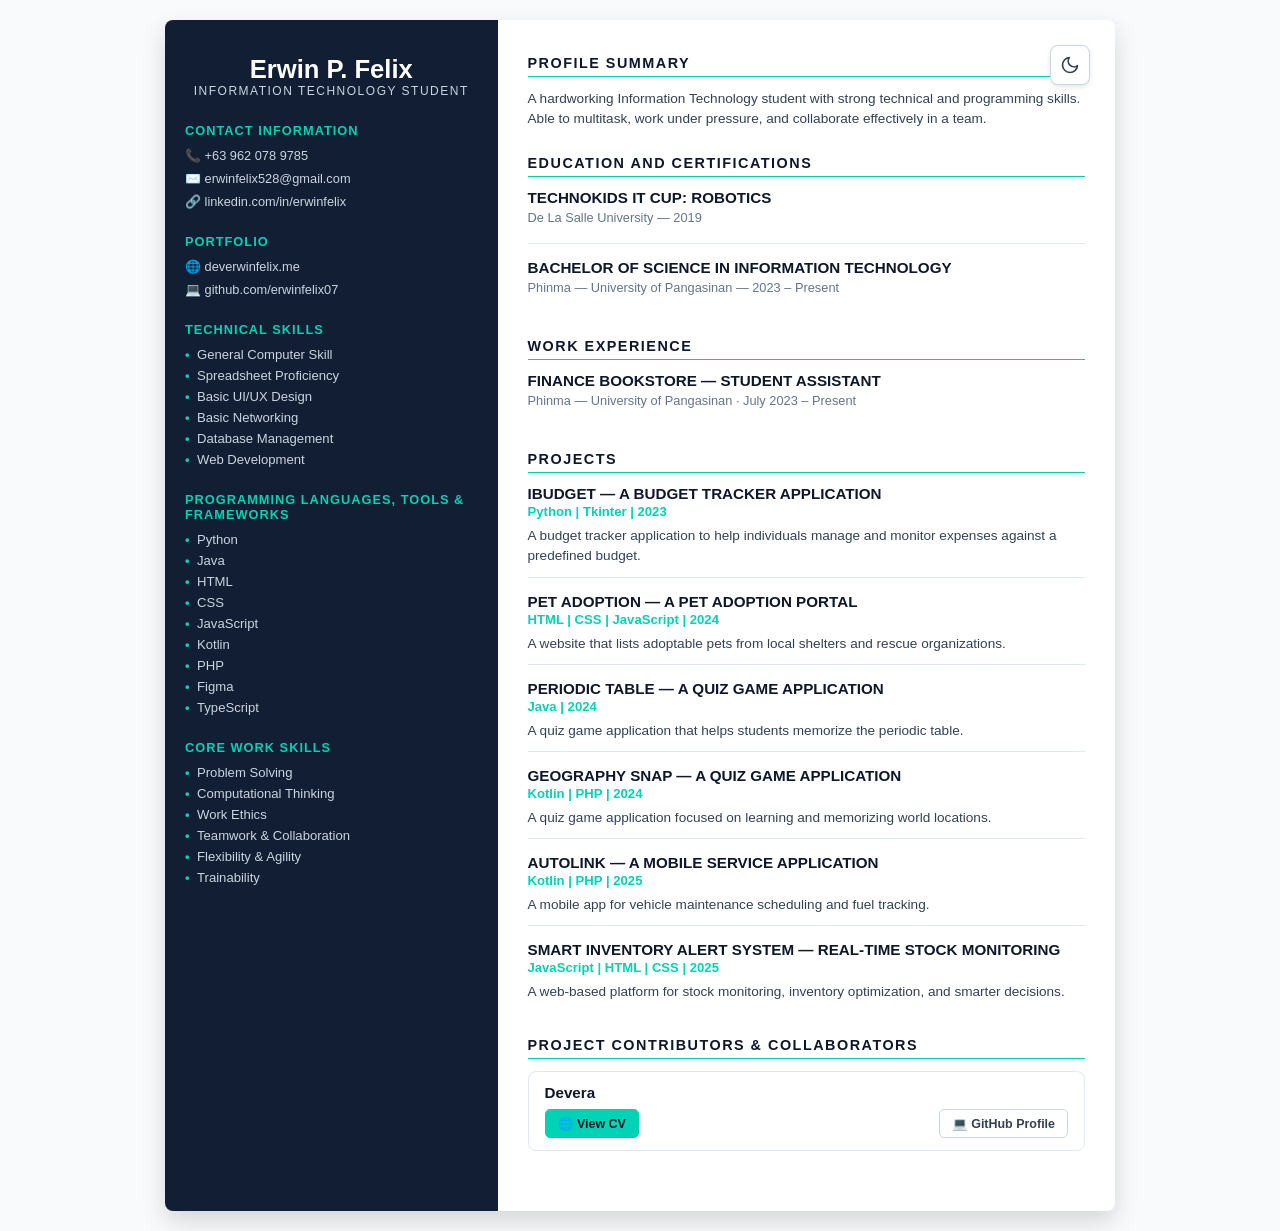
==== index.html @ 156174a6 "hi" ====
<!DOCTYPE html>
<html lang="en">
<head>
  <meta charset="UTF-8" />
  <meta name="viewport" content="width=device-width, initial-scale=1.0" />
  <title>Erwin P. Felix - Resume</title>
  <style>
    /* CSS Variables for Light & Dark Themes */
    :root {
      --sidebar-bg: #111e33;
      --sidebar-text: #ffffff;
      --sidebar-muted: #cbd5e1;
      --accent-color: #00d2b5;
      --body-bg: #f8fafc;
      --main-text: #334155;
      --heading-text: #0f172a;
      --section-border: #00d2b5;
      --item-border: #e2e8f0;
      --card-bg: #ffffff;
      --toggle-bg: #ffffff;
      --toggle-border: #cbd5e1;
      --icon-color: #334155;
      --btn-border: #cbd5e1;
      --btn-hover: #f1f5f9;
    }

    [data-theme="dark"] {
      --sidebar-bg: #0c1424;
      --body-bg: #060b14;
      --main-text: #94a3b8;
      --heading-text: #ffffff;
      --section-border: #00d2b5;
      --item-border: #1e293b;
      --card-bg: #0f172a;
      --toggle-bg: #1e293b;
      --toggle-border: #334155;
      --icon-color: #ffffff;
      --btn-border: #334155;
      --btn-hover: #1e293b;
    }

    * {
      box-sizing: border-box;
      margin: 0;
      padding: 0;
      font-family: 'Segoe UI', Tahoma, Geneva, Verdana, sans-serif;
    }

    body {
      background-color: var(--body-bg);
      color: var(--main-text);
      display: flex;
      justify-content: center;
      padding: 20px;
      transition: background-color 0.3s ease, color 0.3s ease;
    }

    .resume-container {
      display: flex;
      width: 100%;
      max-width: 950px;
      background: var(--card-bg);
      box-shadow: 0 10px 25px rgba(0, 0, 0, 0.15);
      border-radius: 8px;
      overflow: hidden;
      position: relative;
      transition: background-color 0.3s ease;
    }

    /* Sidebar Styling */
    .sidebar {
      width: 35%;
      background-color: var(--sidebar-bg);
      color: var(--sidebar-text);
      padding: 35px 20px;
      transition: background-color 0.3s ease;
    }

    .sidebar h1 {
      font-size: 1.6rem;
      text-align: center;
      font-weight: 700;
    }

    .sidebar .subtitle {
      font-size: 0.75rem;
      text-align: center;
      text-transform: uppercase;
      letter-spacing: 1.5px;
      color: var(--sidebar-muted);
      margin-bottom: 25px;
    }

    .sidebar-section {
      margin-bottom: 25px;
    }

    .sidebar-section h3 {
      font-size: 0.8rem;
      text-transform: uppercase;
      letter-spacing: 1px;
      color: var(--accent-color);
      margin-bottom: 10px;
    }

    .sidebar-section ul {
      list-style-type: none;
    }

    .sidebar-section ul li {
      font-size: 0.82rem;
      margin-bottom: 6px;
      color: var(--sidebar-muted);
      position: relative;
      padding-left: 12px;
    }

    .sidebar-section ul li::before {
      content: "•";
      color: var(--accent-color);
      font-weight: bold;
      position: absolute;
      left: 0;
    }

    .contact-info p {
      font-size: 0.8rem;
      margin-bottom: 8px;
      color: var(--sidebar-muted);
      word-break: break-word;
    }

    .contact-info a {
      color: var(--sidebar-muted);
      text-decoration: none;
    }

    /* Main Content Styling */
    .main-content {
      width: 65%;
      padding: 35px 30px;
      position: relative;
    }

    /* Fixed Dark Mode Toggle Button */
    .theme-toggle {
      position: absolute;
      top: 25px;
      right: 25px;
      background: var(--toggle-bg);
      border: 1px solid var(--toggle-border);
      border-radius: 8px;
      width: 40px;
      height: 40px;
      cursor: pointer;
      display: flex;
      align-items: center;
      justify-content: center;
      transition: all 0.3s ease;
      outline: none;
      box-shadow: 0 2px 5px rgba(0, 0, 0, 0.1);
    }

    .theme-toggle:hover {
      transform: scale(1.05);
    }

    .theme-toggle svg {
      width: 20px;
      height: 20px;
      fill: none;
      stroke: var(--icon-color);
      stroke-width: 2;
      stroke-linecap: round;
      stroke-linejoin: round;
      transition: stroke 0.3s ease;
    }

    .sun-icon {
      display: none;
    }

    .moon-icon {
      display: block;
    }

    [data-theme="dark"] .sun-icon {
      display: block;
    }

    [data-theme="dark"] .moon-icon {
      display: none;
    }

    .content-section {
      margin-bottom: 25px;
    }

    .content-section h2 {
      font-size: 0.9rem;
      text-transform: uppercase;
      letter-spacing: 1.5px;
      color: var(--heading-text);
      border-bottom: 1.5px solid var(--section-border);
      padding-bottom: 5px;
      margin-bottom: 12px;
      transition: color 0.3s ease;
    }

    .content-section p {
      font-size: 0.85rem;
      line-height: 1.5;
    }

    /* Contributor Card & Action Buttons */
    .contributor-card {
      background: transparent;
      border: 1px solid var(--item-border);
      border-radius: 8px;
      padding: 12px 16px;
      margin-top: 10px;
      margin-bottom: 15px;
    }

    .contributor-name {
      font-size: 0.95rem;
      font-weight: 700;
      color: var(--heading-text);
      margin-bottom: 8px;
    }

    .contributor-buttons {
      display: flex;
      justify-content: space-between;
      gap: 10px;
    }

    .btn-action {
      display: inline-flex;
      align-items: center;
      gap: 6px;
      padding: 6px 12px;
      font-size: 0.78rem;
      font-weight: 600;
      text-decoration: none;
      border-radius: 5px;
      transition: all 0.2s ease;
    }

    /* Left Button */
    .btn-left {
      background-color: var(--accent-color);
      color: #0c1424;
      border: 1px solid var(--accent-color);
    }

    .btn-left:hover {
      opacity: 0.9;
    }

    /* Right Button */
    .btn-right {
      background-color: transparent;
      color: var(--main-text);
      border: 1px solid var(--btn-border);
    }

    .btn-right:hover {
      background-color: var(--btn-hover);
    }

    .item {
      margin-bottom: 15px;
      padding-bottom: 10px;
      border-bottom: 1px solid var(--item-border);
    }

    .item:last-child {
      border-bottom: none;
    }

    .item h3 {
      font-size: 0.95rem;
      color: var(--heading-text);
      text-transform: uppercase;
      font-weight: 700;
      transition: color 0.3s ease;
    }

    .item .meta {
      font-size: 0.8rem;
      color: #64748b;
      margin: 2px 0 6px 0;
    }

    .item .tags {
      color: var(--accent-color);
      font-weight: 600;
      font-size: 0.82rem;
      margin-bottom: 4px;
    }

    @media (max-width: 768px) {
      .resume-container {
        flex-direction: column;
      }
      .sidebar, .main-content {
        width: 100%;
      }
      .contributor-buttons {
        flex-direction: column;
      }
    }
  </style>
</head>
<body>

  <div class="resume-container">
    
    <!-- LEFT SIDEBAR -->
    <aside class="sidebar">
      <h1>Erwin P. Felix</h1>
      <p class="subtitle">Information Technology Student</p>

      <div class="sidebar-section contact-info">
        <h3>Contact Information</h3>
        <p>📞 +63 962 078 9785</p>
        <p>✉️ erwinfelix528@gmail.com</p>
        <p>🔗 linkedin.com/in/erwinfelix</p>
      </div>

      <div class="sidebar-section contact-info">
        <h3>Portfolio</h3>
        <p>🌐 deverwinfelix.me</p>
        <p>💻 github.com/erwinfelix07</p>
      </div>

      <div class="sidebar-section">
        <h3>Technical Skills</h3>
        <ul>
          <li>General Computer Skill</li>
          <li>Spreadsheet Proficiency</li>
          <li>Basic UI/UX Design</li>
          <li>Basic Networking</li>
          <li>Database Management</li>
          <li>Web Development</li>
        </ul>
      </div>

      <div class="sidebar-section">
        <h3>Programming Languages, Tools & Frameworks</h3>
        <ul>
          <li>Python</li>
          <li>Java</li>
          <li>HTML</li>
          <li>CSS</li>
          <li>JavaScript</li>
          <li>Kotlin</li>
          <li>PHP</li>
          <li>Figma</li>
          <li>TypeScript</li>
        </ul>
      </div>

      <div class="sidebar-section">
        <h3>Core Work Skills</h3>
        <ul>
          <li>Problem Solving</li>
          <li>Computational Thinking</li>
          <li>Work Ethics</li>
          <li>Teamwork & Collaboration</li>
          <li>Flexibility & Agility</li>
          <li>Trainability</li>
        </ul>
      </div>
    </aside>

    <!-- RIGHT MAIN CONTENT -->
    <main class="main-content">
      
      <!-- Fixed Dark Mode Toggle Button -->
      <button class="theme-toggle" id="themeToggle" aria-label="Toggle Theme" title="Toggle Light/Dark Mode">
        <!-- Moon Icon (Light Mode) -->
        <svg class="moon-icon" viewBox="0 0 24 24">
          <path d="M21 12.79A9 9 0 1 1 11.21 3 7 7 0 0 0 21 12.79z"></path>
        </svg>
        <!-- Sun Icon (Dark Mode) -->
        <svg class="sun-icon" viewBox="0 0 24 24">
          <circle cx="12" cy="12" r="5"></circle>
          <line x1="12" y1="1" x2="12" y2="3"></line>
          <line x1="12" y1="21" x2="12" y2="23"></line>
          <line x1="4.22" y1="4.22" x2="5.64" y2="5.64"></line>
          <line x1="18.36" y1="18.36" x2="19.78" y2="19.78"></line>
          <line x1="1" y1="12" x2="3" y2="12"></line>
          <line x1="21" y1="12" x2="23" y2="12"></line>
          <line x1="4.22" y1="19.78" x2="5.64" y2="18.36"></line>
          <line x1="18.36" y1="5.64" x2="19.78" y2="4.22"></line>
        </svg>
      </button>

      <section class="content-section">
        <h2>Profile Summary</h2>
        <p>A hardworking Information Technology student with strong technical and programming skills. Able to multitask, work under pressure, and collaborate effectively in a team.</p>
      </section>

      <section class="content-section">
        <h2>Education and Certifications</h2>
        <div class="item">
          <h3>Technokids IT Cup: Robotics</h3>
          <p class="meta">De La Salle University — 2019</p>
        </div>
        <div class="item">
          <h3>Bachelor of Science in Information Technology</h3>
          <p class="meta">Phinma — University of Pangasinan — 2023 – Present</p>
        </div>
      </section>

      <section class="content-section">
        <h2>Work Experience</h2>
        <div class="item">
          <h3>Finance Bookstore — Student Assistant</h3>
          <p class="meta">Phinma — University of Pangasinan · July 2023 – Present</p>
        </div>
      </section>

      <section class="content-section">
        <h2>Projects</h2>
        
        <div class="item">
          <h3>IBudget — A Budget Tracker Application</h3>
          <p class="tags">Python | Tkinter | 2023</p>
          <p>A budget tracker application to help individuals manage and monitor expenses against a predefined budget.</p>
        </div>

        <div class="item">
          <h3>Pet Adoption — A Pet Adoption Portal</h3>
          <p class="tags">HTML | CSS | JavaScript | 2024</p>
          <p>A website that lists adoptable pets from local shelters and rescue organizations.</p>
        </div>

        <div class="item">
          <h3>Periodic Table — A Quiz Game Application</h3>
          <p class="tags">Java | 2024</p>
          <p>A quiz game application that helps students memorize the periodic table.</p>
        </div>

        <div class="item">
          <h3>Geography Snap — A Quiz Game Application</h3>
          <p class="tags">Kotlin | PHP | 2024</p>
          <p>A quiz game application focused on learning and memorizing world locations.</p>
        </div>

        <div class="item">
          <h3>Autolink — A Mobile Service Application</h3>
          <p class="tags">Kotlin | PHP | 2025</p>
          <p>A mobile app for vehicle maintenance scheduling and fuel tracking.</p>
        </div>

        <div class="item">
          <h3>Smart Inventory Alert System — Real-Time Stock Monitoring</h3>
          <p class="tags">JavaScript | HTML | CSS | 2025</p>
          <p>A web-based platform for stock monitoring, inventory optimization, and smarter decisions.</p>
        </div>

      </section>

      <!-- PROJECT CONTRIBUTORS & COLLABORATORS AT THE BOTTOM -->
      <section class="content-section">
        <h2>Project Contributors & Collaborators</h2>
        
        <!-- Contributor: Devera -->
        <div class="contributor-card">
          <div class="contributor-name">Devera</div>
          <div class="contributor-buttons">
            <!-- Hyperlink points directly to the 'devera' file -->
            <a href="./devera.html" target="_blank" class="btn-action btn-left">
              🌐 View CV
            </a>
            <a href="https://github.com/devera" target="_blank" class="btn-action btn-right">
              💻 GitHub Profile
            </a>
          </div>
        </div>

      </section>

    </main>
  </div>

  <script>
    const themeToggleBtn = document.getElementById('themeToggle');
    
    // Check saved theme from localStorage or system preference
    const savedTheme = localStorage.getItem('theme');
    const systemPrefersDark = window.matchMedia('(prefers-color-scheme: dark)').matches;

    if (savedTheme === 'dark' || (!savedTheme && systemPrefersDark)) {
      document.documentElement.setAttribute('data-theme', 'dark');
    }

    // Toggle theme handler
    themeToggleBtn.addEventListener('click', () => {
      const isDark = document.documentElement.getAttribute('data-theme') === 'dark';
      
      if (isDark) {
        document.documentElement.removeAttribute('data-theme');
        localStorage.setItem('theme', 'light');
      } else {
        document.documentElement.setAttribute('data-theme', 'dark');
        localStorage.setItem('theme', 'dark');
      }
    });
  </script>

</body>
</html>
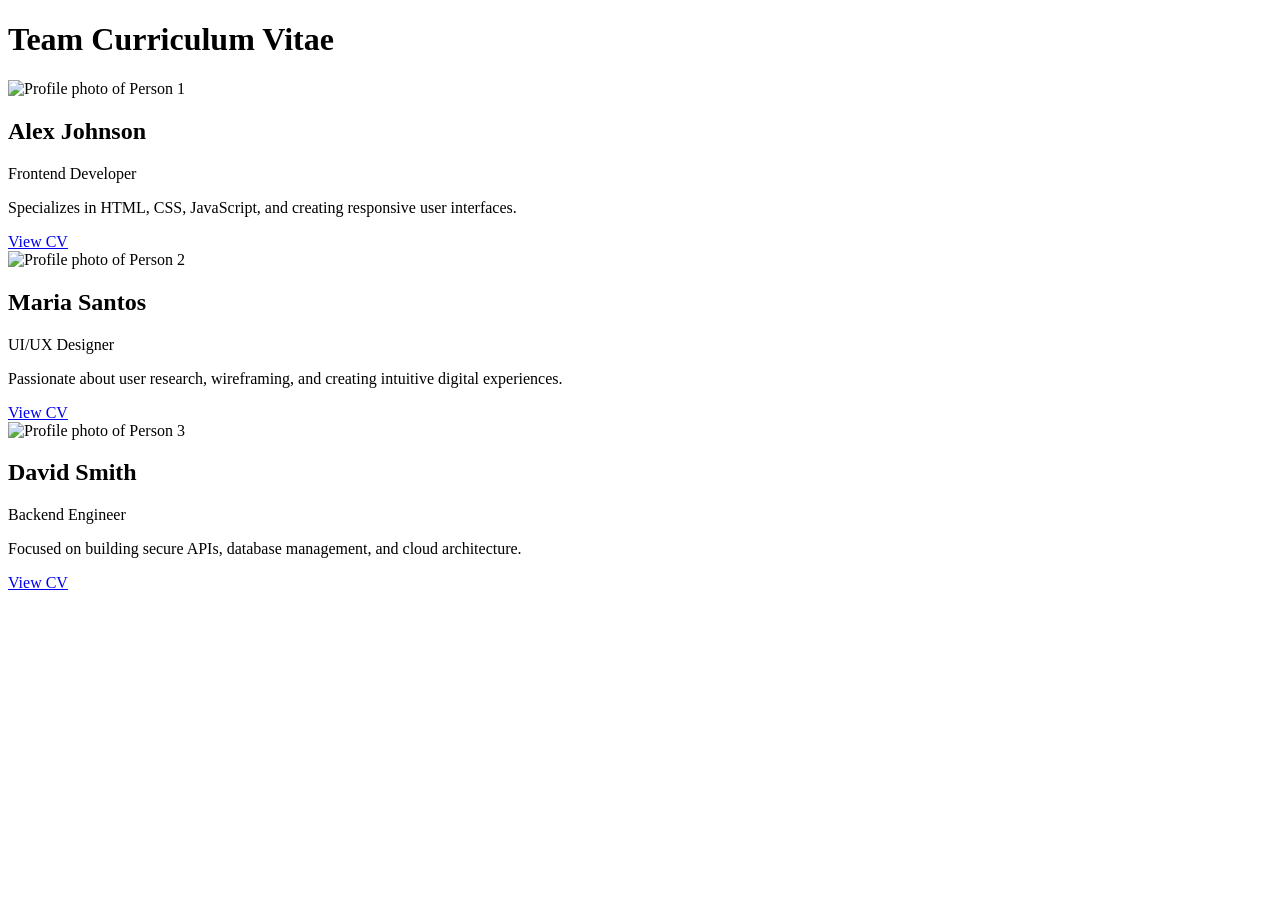
==== commit 6a49c82d: "Add initial HTML structure for Team CV Cards" ====
--- a/index.html
+++ b/index.html
@@ -1,516 +1,69 @@
 <!DOCTYPE html>
 <html lang="en">
 <head>
-  <meta charset="UTF-8" />
-  <meta name="viewport" content="width=device-width, initial-scale=1.0" />
-  <title>Erwin P. Felix - Resume</title>
-  <style>
-    /* CSS Variables for Light & Dark Themes */
-    :root {
-      --sidebar-bg: #111e33;
-      --sidebar-text: #ffffff;
-      --sidebar-muted: #cbd5e1;
-      --accent-color: #00d2b5;
-      --body-bg: #f8fafc;
-      --main-text: #334155;
-      --heading-text: #0f172a;
-      --section-border: #00d2b5;
-      --item-border: #e2e8f0;
-      --card-bg: #ffffff;
-      --toggle-bg: #ffffff;
-      --toggle-border: #cbd5e1;
-      --icon-color: #334155;
-      --btn-border: #cbd5e1;
-      --btn-hover: #f1f5f9;
-    }
-
-    [data-theme="dark"] {
-      --sidebar-bg: #0c1424;
-      --body-bg: #060b14;
-      --main-text: #94a3b8;
-      --heading-text: #ffffff;
-      --section-border: #00d2b5;
-      --item-border: #1e293b;
-      --card-bg: #0f172a;
-      --toggle-bg: #1e293b;
-      --toggle-border: #334155;
-      --icon-color: #ffffff;
-      --btn-border: #334155;
-      --btn-hover: #1e293b;
-    }
-
-    * {
-      box-sizing: border-box;
-      margin: 0;
-      padding: 0;
-      font-family: 'Segoe UI', Tahoma, Geneva, Verdana, sans-serif;
-    }
-
-    body {
-      background-color: var(--body-bg);
-      color: var(--main-text);
-      display: flex;
-      justify-content: center;
-      padding: 20px;
-      transition: background-color 0.3s ease, color 0.3s ease;
-    }
-
-    .resume-container {
-      display: flex;
-      width: 100%;
-      max-width: 950px;
-      background: var(--card-bg);
-      box-shadow: 0 10px 25px rgba(0, 0, 0, 0.15);
-      border-radius: 8px;
-      overflow: hidden;
-      position: relative;
-      transition: background-color 0.3s ease;
-    }
-
-    /* Sidebar Styling */
-    .sidebar {
-      width: 35%;
-      background-color: var(--sidebar-bg);
-      color: var(--sidebar-text);
-      padding: 35px 20px;
-      transition: background-color 0.3s ease;
-    }
-
-    .sidebar h1 {
-      font-size: 1.6rem;
-      text-align: center;
-      font-weight: 700;
-    }
-
-    .sidebar .subtitle {
-      font-size: 0.75rem;
-      text-align: center;
-      text-transform: uppercase;
-      letter-spacing: 1.5px;
-      color: var(--sidebar-muted);
-      margin-bottom: 25px;
-    }
-
-    .sidebar-section {
-      margin-bottom: 25px;
-    }
-
-    .sidebar-section h3 {
-      font-size: 0.8rem;
-      text-transform: uppercase;
-      letter-spacing: 1px;
-      color: var(--accent-color);
-      margin-bottom: 10px;
-    }
-
-    .sidebar-section ul {
-      list-style-type: none;
-    }
-
-    .sidebar-section ul li {
-      font-size: 0.82rem;
-      margin-bottom: 6px;
-      color: var(--sidebar-muted);
-      position: relative;
-      padding-left: 12px;
-    }
-
-    .sidebar-section ul li::before {
-      content: "•";
-      color: var(--accent-color);
-      font-weight: bold;
-      position: absolute;
-      left: 0;
-    }
-
-    .contact-info p {
-      font-size: 0.8rem;
-      margin-bottom: 8px;
-      color: var(--sidebar-muted);
-      word-break: break-word;
-    }
-
-    .contact-info a {
-      color: var(--sidebar-muted);
-      text-decoration: none;
-    }
-
-    /* Main Content Styling */
-    .main-content {
-      width: 65%;
-      padding: 35px 30px;
-      position: relative;
-    }
-
-    /* Fixed Dark Mode Toggle Button */
-    .theme-toggle {
-      position: absolute;
-      top: 25px;
-      right: 25px;
-      background: var(--toggle-bg);
-      border: 1px solid var(--toggle-border);
-      border-radius: 8px;
-      width: 40px;
-      height: 40px;
-      cursor: pointer;
-      display: flex;
-      align-items: center;
-      justify-content: center;
-      transition: all 0.3s ease;
-      outline: none;
-      box-shadow: 0 2px 5px rgba(0, 0, 0, 0.1);
-    }
-
-    .theme-toggle:hover {
-      transform: scale(1.05);
-    }
-
-    .theme-toggle svg {
-      width: 20px;
-      height: 20px;
-      fill: none;
-      stroke: var(--icon-color);
-      stroke-width: 2;
-      stroke-linecap: round;
-      stroke-linejoin: round;
-      transition: stroke 0.3s ease;
-    }
-
-    .sun-icon {
-      display: none;
-    }
-
-    .moon-icon {
-      display: block;
-    }
-
-    [data-theme="dark"] .sun-icon {
-      display: block;
-    }
-
-    [data-theme="dark"] .moon-icon {
-      display: none;
-    }
-
-    .content-section {
-      margin-bottom: 25px;
-    }
-
-    .content-section h2 {
-      font-size: 0.9rem;
-      text-transform: uppercase;
-      letter-spacing: 1.5px;
-      color: var(--heading-text);
-      border-bottom: 1.5px solid var(--section-border);
-      padding-bottom: 5px;
-      margin-bottom: 12px;
-      transition: color 0.3s ease;
-    }
-
-    .content-section p {
-      font-size: 0.85rem;
-      line-height: 1.5;
-    }
-
-    /* Contributor Card & Action Buttons */
-    .contributor-card {
-      background: transparent;
-      border: 1px solid var(--item-border);
-      border-radius: 8px;
-      padding: 12px 16px;
-      margin-top: 10px;
-      margin-bottom: 15px;
-    }
-
-    .contributor-name {
-      font-size: 0.95rem;
-      font-weight: 700;
-      color: var(--heading-text);
-      margin-bottom: 8px;
-    }
-
-    .contributor-buttons {
-      display: flex;
-      justify-content: space-between;
-      gap: 10px;
-    }
-
-    .btn-action {
-      display: inline-flex;
-      align-items: center;
-      gap: 6px;
-      padding: 6px 12px;
-      font-size: 0.78rem;
-      font-weight: 600;
-      text-decoration: none;
-      border-radius: 5px;
-      transition: all 0.2s ease;
-    }
-
-    /* Left Button */
-    .btn-left {
-      background-color: var(--accent-color);
-      color: #0c1424;
-      border: 1px solid var(--accent-color);
-    }
-
-    .btn-left:hover {
-      opacity: 0.9;
-    }
-
-    /* Right Button */
-    .btn-right {
-      background-color: transparent;
-      color: var(--main-text);
-      border: 1px solid var(--btn-border);
-    }
-
-    .btn-right:hover {
-      background-color: var(--btn-hover);
-    }
-
-    .item {
-      margin-bottom: 15px;
-      padding-bottom: 10px;
-      border-bottom: 1px solid var(--item-border);
-    }
-
-    .item:last-child {
-      border-bottom: none;
-    }
-
-    .item h3 {
-      font-size: 0.95rem;
-      color: var(--heading-text);
-      text-transform: uppercase;
-      font-weight: 700;
-      transition: color 0.3s ease;
-    }
-
-    .item .meta {
-      font-size: 0.8rem;
-      color: #64748b;
-      margin: 2px 0 6px 0;
-    }
-
-    .item .tags {
-      color: var(--accent-color);
-      font-weight: 600;
-      font-size: 0.82rem;
-      margin-bottom: 4px;
-    }
-
-    @media (max-width: 768px) {
-      .resume-container {
-        flex-direction: column;
-      }
-      .sidebar, .main-content {
-        width: 100%;
-      }
-      .contributor-buttons {
-        flex-direction: column;
-      }
-    }
-  </style>
+    <meta charset="UTF-8">
+    <meta name="viewport" content="width=device-width, initial-scale=1.0">
+    <title>Team CV Cards</title>
+    <!-- Link to external CSS file -->
+    <link rel="stylesheet" href="styles.css">
 </head>
 <body>
 
-  <div class="resume-container">
-    
-    <!-- LEFT SIDEBAR -->
-    <aside class="sidebar">
-      <h1>Erwin P. Felix</h1>
-      <p class="subtitle">Information Technology Student</p>
+    <main class="container">
+        <h1 class="page-title">Team Curriculum Vitae</h1>
+        
+        <div class="card-grid">
+            
+            <!-- Person 1 -->
+            <article class="cv-card">
+                <div class="card-header">
+                    <img src="https://via.placeholder.com/100" alt="Profile photo of Person 1" class="profile-img">
+                    <h2>Alex Johnson</h2>
+                    <p class="role">Frontend Developer</p>
+                </div>
+                <div class="card-body">
+                    <p>Specializes in HTML, CSS, JavaScript, and creating responsive user interfaces.</p>
+                </div>
+                <div class="card-footer">
+                    <!-- Replace the href value with your actual CV link (e.g., PDF or webpage link) -->
+                    <a href="https://example.com/cv/alex-johnson.pdf" target="_blank" class="cv-button">View CV</a>
+                </div>
+            </article>
 
-      <div class="sidebar-section contact-info">
-        <h3>Contact Information</h3>
-        <p>📞 +63 962 078 9785</p>
-        <p>✉️ erwinfelix528@gmail.com</p>
-        <p>🔗 linkedin.com/in/erwinfelix</p>
-      </div>
+            <!-- Person 2 -->
+            <article class="cv-card">
+                <div class="card-header">
+                    <img src="https://via.placeholder.com/100" alt="Profile photo of Person 2" class="profile-img">
+                    <h2>Maria Santos</h2>
+                    <p class="role">UI/UX Designer</p>
+                </div>
+                <div class="card-body">
+                    <p>Passionate about user research, wireframing, and creating intuitive digital experiences.</p>
+                </div>
+                <div class="card-footer">
+                    <!-- Replace the href value with your actual CV link -->
+                    <a href="https://example.com/cv/maria-santos.pdf" target="_blank" class="cv-button">View CV</a>
+                </div>
+            </article>
 
-      <div class="sidebar-section contact-info">
-        <h3>Portfolio</h3>
-        <p>🌐 deverwinfelix.me</p>
-        <p>💻 github.com/erwinfelix07</p>
-      </div>
+            <!-- Person 3 -->
+            <article class="cv-card">
+                <div class="card-header">
+                    <img src="https://via.placeholder.com/100" alt="Profile photo of Person 3" class="profile-img">
+                    <h2>David Smith</h2>
+                    <p class="role">Backend Engineer</p>
+                </div>
+                <div class="card-body">
+                    <p>Focused on building secure APIs, database management, and cloud architecture.</p>
+                </div>
+                <div class="card-footer">
+                    <!-- Replace the href value with your actual CV link -->
+                    <a href="https://example.com/cv/david-smith.pdf" target="_blank" class="cv-button">View CV</a>
+                </div>
+            </article>
 
-      <div class="sidebar-section">
-        <h3>Technical Skills</h3>
-        <ul>
-          <li>General Computer Skill</li>
-          <li>Spreadsheet Proficiency</li>
-          <li>Basic UI/UX Design</li>
-          <li>Basic Networking</li>
-          <li>Database Management</li>
-          <li>Web Development</li>
-        </ul>
-      </div>
-
-      <div class="sidebar-section">
-        <h3>Programming Languages, Tools & Frameworks</h3>
-        <ul>
-          <li>Python</li>
-          <li>Java</li>
-          <li>HTML</li>
-          <li>CSS</li>
-          <li>JavaScript</li>
-          <li>Kotlin</li>
-          <li>PHP</li>
-          <li>Figma</li>
-          <li>TypeScript</li>
-        </ul>
-      </div>
-
-      <div class="sidebar-section">
-        <h3>Core Work Skills</h3>
-        <ul>
-          <li>Problem Solving</li>
-          <li>Computational Thinking</li>
-          <li>Work Ethics</li>
-          <li>Teamwork & Collaboration</li>
-          <li>Flexibility & Agility</li>
-          <li>Trainability</li>
-        </ul>
-      </div>
-    </aside>
-
-    <!-- RIGHT MAIN CONTENT -->
-    <main class="main-content">
-      
-      <!-- Fixed Dark Mode Toggle Button -->
-      <button class="theme-toggle" id="themeToggle" aria-label="Toggle Theme" title="Toggle Light/Dark Mode">
-        <!-- Moon Icon (Light Mode) -->
-        <svg class="moon-icon" viewBox="0 0 24 24">
-          <path d="M21 12.79A9 9 0 1 1 11.21 3 7 7 0 0 0 21 12.79z"></path>
-        </svg>
-        <!-- Sun Icon (Dark Mode) -->
-        <svg class="sun-icon" viewBox="0 0 24 24">
-          <circle cx="12" cy="12" r="5"></circle>
-          <line x1="12" y1="1" x2="12" y2="3"></line>
-          <line x1="12" y1="21" x2="12" y2="23"></line>
-          <line x1="4.22" y1="4.22" x2="5.64" y2="5.64"></line>
-          <line x1="18.36" y1="18.36" x2="19.78" y2="19.78"></line>
-          <line x1="1" y1="12" x2="3" y2="12"></line>
-          <line x1="21" y1="12" x2="23" y2="12"></line>
-          <line x1="4.22" y1="19.78" x2="5.64" y2="18.36"></line>
-          <line x1="18.36" y1="5.64" x2="19.78" y2="4.22"></line>
-        </svg>
-      </button>
-
-      <section class="content-section">
-        <h2>Profile Summary</h2>
-        <p>A hardworking Information Technology student with strong technical and programming skills. Able to multitask, work under pressure, and collaborate effectively in a team.</p>
-      </section>
-
-      <section class="content-section">
-        <h2>Education and Certifications</h2>
-        <div class="item">
-          <h3>Technokids IT Cup: Robotics</h3>
-          <p class="meta">De La Salle University — 2019</p>
         </div>
-        <div class="item">
-          <h3>Bachelor of Science in Information Technology</h3>
-          <p class="meta">Phinma — University of Pangasinan — 2023 – Present</p>
-        </div>
-      </section>
-
-      <section class="content-section">
-        <h2>Work Experience</h2>
-        <div class="item">
-          <h3>Finance Bookstore — Student Assistant</h3>
-          <p class="meta">Phinma — University of Pangasinan · July 2023 – Present</p>
-        </div>
-      </section>
-
-      <section class="content-section">
-        <h2>Projects</h2>
-        
-        <div class="item">
-          <h3>IBudget — A Budget Tracker Application</h3>
-          <p class="tags">Python | Tkinter | 2023</p>
-          <p>A budget tracker application to help individuals manage and monitor expenses against a predefined budget.</p>
-        </div>
-
-        <div class="item">
-          <h3>Pet Adoption — A Pet Adoption Portal</h3>
-          <p class="tags">HTML | CSS | JavaScript | 2024</p>
-          <p>A website that lists adoptable pets from local shelters and rescue organizations.</p>
-        </div>
-
-        <div class="item">
-          <h3>Periodic Table — A Quiz Game Application</h3>
-          <p class="tags">Java | 2024</p>
-          <p>A quiz game application that helps students memorize the periodic table.</p>
-        </div>
-
-        <div class="item">
-          <h3>Geography Snap — A Quiz Game Application</h3>
-          <p class="tags">Kotlin | PHP | 2024</p>
-          <p>A quiz game application focused on learning and memorizing world locations.</p>
-        </div>
-
-        <div class="item">
-          <h3>Autolink — A Mobile Service Application</h3>
-          <p class="tags">Kotlin | PHP | 2025</p>
-          <p>A mobile app for vehicle maintenance scheduling and fuel tracking.</p>
-        </div>
-
-        <div class="item">
-          <h3>Smart Inventory Alert System — Real-Time Stock Monitoring</h3>
-          <p class="tags">JavaScript | HTML | CSS | 2025</p>
-          <p>A web-based platform for stock monitoring, inventory optimization, and smarter decisions.</p>
-        </div>
-
-      </section>
-
-      <!-- PROJECT CONTRIBUTORS & COLLABORATORS AT THE BOTTOM -->
-      <section class="content-section">
-        <h2>Project Contributors & Collaborators</h2>
-        
-        <!-- Contributor: Devera -->
-        <div class="contributor-card">
-          <div class="contributor-name">Devera</div>
-          <div class="contributor-buttons">
-            <!-- Hyperlink points directly to the 'devera' file -->
-            <a href="./devera.html" target="_blank" class="btn-action btn-left">
-              🌐 View CV
-            </a>
-            <a href="https://github.com/devera" target="_blank" class="btn-action btn-right">
-              💻 GitHub Profile
-            </a>
-          </div>
-        </div>
-
-      </section>
-
     </main>
-  </div>
-
-  <script>
-    const themeToggleBtn = document.getElementById('themeToggle');
-    
-    // Check saved theme from localStorage or system preference
-    const savedTheme = localStorage.getItem('theme');
-    const systemPrefersDark = window.matchMedia('(prefers-color-scheme: dark)').matches;
-
-    if (savedTheme === 'dark' || (!savedTheme && systemPrefersDark)) {
-      document.documentElement.setAttribute('data-theme', 'dark');
-    }
-
-    // Toggle theme handler
-    themeToggleBtn.addEventListener('click', () => {
-      const isDark = document.documentElement.getAttribute('data-theme') === 'dark';
-      
-      if (isDark) {
-        document.documentElement.removeAttribute('data-theme');
-        localStorage.setItem('theme', 'light');
-      } else {
-        document.documentElement.setAttribute('data-theme', 'dark');
-        localStorage.setItem('theme', 'dark');
-      }
-    });
-  </script>
 
 </body>
 </html>
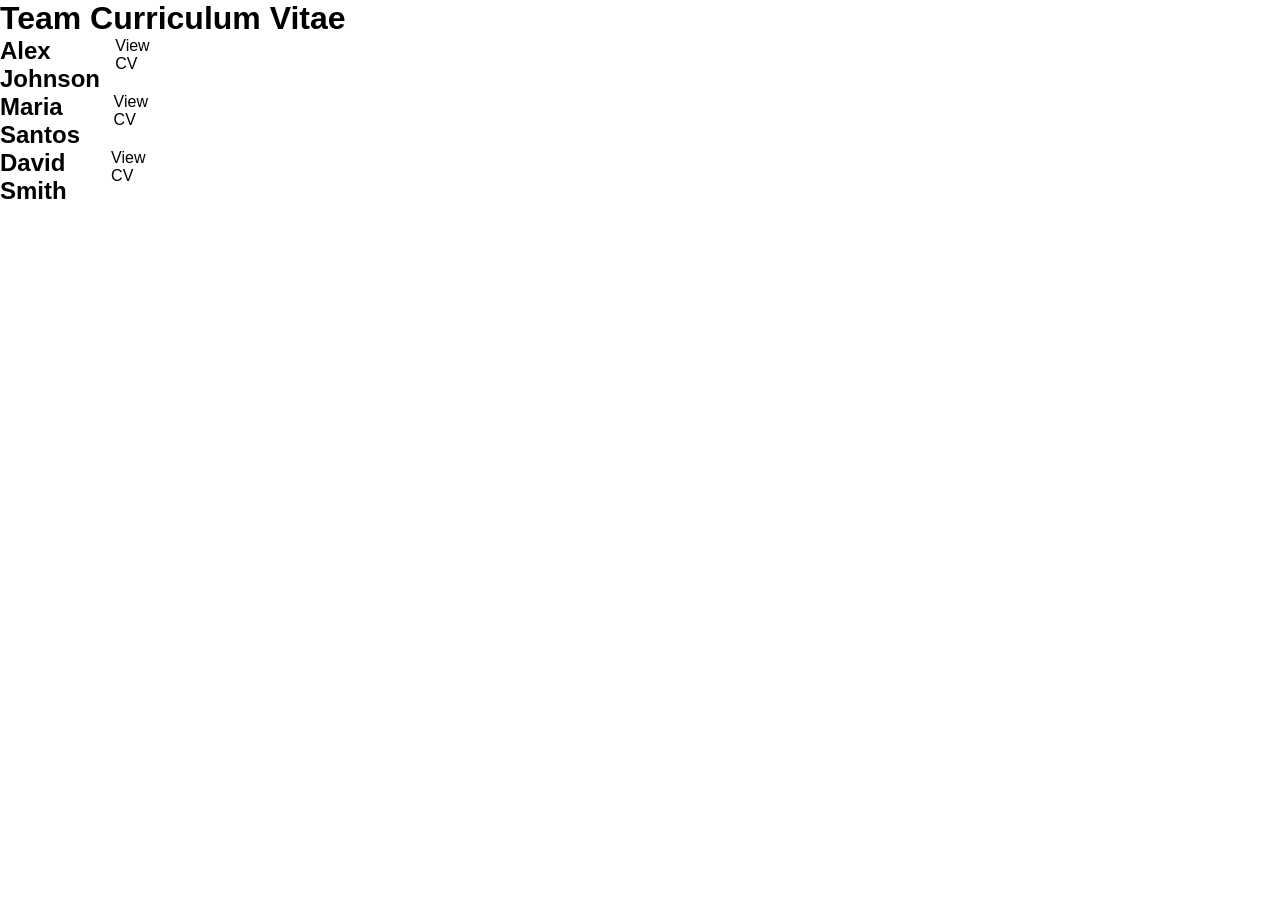
==== commit e189d994: "hi" ====
--- a/index.html
+++ b/index.html
@@ -4,8 +4,8 @@
     <meta charset="UTF-8">
     <meta name="viewport" content="width=device-width, initial-scale=1.0">
     <title>Team CV Cards</title>
-    <!-- Link to external CSS file -->
-    <link rel="stylesheet" href="styles.css">
+    <!-- Make sure style.css is in the SAME folder as this index.html file -->
+    <link rel="stylesheet" href="style.css">
 </head>
 <body>
 
@@ -16,50 +16,23 @@
             
             <!-- Person 1 -->
             <article class="cv-card">
-                <div class="card-header">
-                    <img src="https://via.placeholder.com/100" alt="Profile photo of Person 1" class="profile-img">
-                    <h2>Alex Johnson</h2>
-                    <p class="role">Frontend Developer</p>
-                </div>
-                <div class="card-body">
-                    <p>Specializes in HTML, CSS, JavaScript, and creating responsive user interfaces.</p>
-                </div>
-                <div class="card-footer">
-                    <!-- Replace the href value with your actual CV link (e.g., PDF or webpage link) -->
-                    <a href="https://example.com/cv/alex-johnson.pdf" target="_blank" class="cv-button">View CV</a>
-                </div>
+                <h2>Alex Johnson</h2>
+                <!-- Replace href with actual link to Person 1's CV -->
+                <a href="https://example.com/cv/alex-johnson.pdf" target="_blank" class="cv-button">View CV</a>
             </article>
 
             <!-- Person 2 -->
             <article class="cv-card">
-                <div class="card-header">
-                    <img src="https://via.placeholder.com/100" alt="Profile photo of Person 2" class="profile-img">
-                    <h2>Maria Santos</h2>
-                    <p class="role">UI/UX Designer</p>
-                </div>
-                <div class="card-body">
-                    <p>Passionate about user research, wireframing, and creating intuitive digital experiences.</p>
-                </div>
-                <div class="card-footer">
-                    <!-- Replace the href value with your actual CV link -->
-                    <a href="https://example.com/cv/maria-santos.pdf" target="_blank" class="cv-button">View CV</a>
-                </div>
+                <h2>Maria Santos</h2>
+                <!-- Replace href with actual link to Person 2's CV -->
+                <a href="https://example.com/cv/maria-santos.pdf" target="_blank" class="cv-button">View CV</a>
             </article>
 
             <!-- Person 3 -->
             <article class="cv-card">
-                <div class="card-header">
-                    <img src="https://via.placeholder.com/100" alt="Profile photo of Person 3" class="profile-img">
-                    <h2>David Smith</h2>
-                    <p class="role">Backend Engineer</p>
-                </div>
-                <div class="card-body">
-                    <p>Focused on building secure APIs, database management, and cloud architecture.</p>
-                </div>
-                <div class="card-footer">
-                    <!-- Replace the href value with your actual CV link -->
-                    <a href="https://example.com/cv/david-smith.pdf" target="_blank" class="cv-button">View CV</a>
-                </div>
+                <h2>David Smith</h2>
+                <!-- Replace href with actual link to Person 3's CV -->
+                <a href="https://example.com/cv/david-smith.pdf" target="_blank" class="cv-button">View CV</a>
             </article>
 
         </div>
--- a/style.css
+++ b/style.css
@@ -0,0 +1,506 @@
+@import url("https://fonts.googleapis.com/css2?family=Poppins:wght@300;400;500;600&amp;display=swap");
+* {
+  margin: 0;
+  padding: 0;
+}
+
+body {
+  font-family: "Poppins", sans-serif;
+   overflow-x: hidden;
+  /* font-family: 'Nunito', sans-serif; */
+
+}
+
+html {
+  scroll-behavior: smooth;
+}
+
+p {
+  color: rgb(85, 85, 85);
+}
+
+/* TRANSITION */
+
+a,
+.btn {
+  transition: all 300ms ease;
+}
+
+/* DESKTOP NAV */
+
+nav,
+.nav-links {
+  display: flex;
+}
+
+nav {
+  justify-content: space-around;
+  align-items: center;
+  height: 17vh;
+}
+
+.nav-links {
+  gap: 2rem;
+  list-style: none;
+  font-size: 1.5rem;
+  opacity: .7;
+}
+
+a {
+  color: black;
+  text-decoration: none;
+  text-decoration-color: white;
+}
+
+a:hover {
+  color: grey;
+  text-decoration: underline;
+  text-underline-offset: 1rem;
+  text-decoration-color: rgb(181, 181, 181);
+}
+
+.logo {
+  font-size: 2rem;
+  opacity: .85;
+}
+
+.logo:hover {
+  cursor: default;
+}
+
+/* HAMBURGER MENU */
+
+#hamburger-nav {
+  display: none;
+}
+
+.hamburger-menu {
+  position: relative;
+  display: inline-block;
+}
+
+.hamburger-icon {
+  display: flex;
+  flex-direction: column;
+  justify-content: space-between;
+  height: 24px;
+  width: 30px;
+  cursor: pointer;
+}
+
+.hamburger-icon span {
+  width: 100%;
+  height: 2px;
+  background-color: black;
+  transition: all 0.3 ease-in-out;
+}
+
+.menu-links {
+  position: absolute;
+  top: 100%;
+  right: 0;
+  background-color: white;
+  width: fit-content;
+  max-height: 0;
+  overflow: hidden;
+  transition: all 0.3 ease-in-out;
+}
+
+.menu-links a {
+  display: block;
+  padding: 10px;
+  text-align: center;
+  font-size: 1.5rem;
+  color: black;
+  text-decoration: none;
+  transition: all 0.3 ease-in-out;
+}
+
+.menu-links li {
+  list-style: none;
+}
+
+.menu-links.open {
+  max-height: 300px;
+}
+
+.hamburger-icon.open span:first-child {
+  transform: rotate(45deg) translate(10px, 5px);
+}
+
+.hamburger-icon.open span:nth-child(2) {
+  opacity: 0;
+}
+
+.hamburger-icon.open span:last-child {
+  transform: rotate(-45deg) translate(10px, -5px);
+}
+
+.hamburger-icon span:first-child {
+  transform: none;
+}
+
+.hamburger-icon span:first-child {
+  opacity: 1;
+}
+
+.hamburger-icon span:first-child {
+  transform: none;
+}
+
+/* SECTIONS */
+
+section {
+  padding-top: 4vh;
+  height: 96vh;
+  margin: 0 10rem;
+  box-sizing: border-box;
+  min-height: fit-content;
+}
+
+.section-container {
+  display: flex;
+}
+
+/* PROFILE SECTION */
+
+#profile {
+  display: flex;
+  justify-content: center;
+  gap: 5rem;
+  height: 80vh;
+}
+#profile1{
+  border-radius: 50%;
+  /* width: 23rem;
+  height: 23rem; */
+}
+
+.section__pic-container {
+  display: flex;
+  height: 300px;
+  width: 300px;
+  margin: auto 0;
+}
+
+.section__text {
+  align-self: center;
+  text-align: center;
+}
+
+.section__text p {
+  font-weight: 600;
+}
+
+.section__text__p1 {
+  text-align: center;
+}
+
+.section__text__p2 {
+  font-size: 1.75rem;
+  margin-bottom: 1rem;
+}
+
+.title {
+  font-size: 3rem;
+  text-align: center;
+  opacity: .92;
+  /* margin-bottom: 2rem; */
+
+}
+
+#socials-container {
+  display: flex;
+  justify-content: center;
+  margin-top: 1rem;
+  gap: 1rem;
+}
+
+/* ICONS */
+
+.icon {
+  cursor: pointer;
+  height: 2rem;
+  /* opacity: ; */
+}
+
+.fa-linkedin {
+  background: #007bb5;
+  color: white;
+}
+
+/* BUTTONS */
+
+.btn-container {
+  display: flex;
+  justify-content: center;
+  gap: 1rem;
+}
+
+.btn {
+  font-weight: 600;
+  transition: all 300ms ease;
+  padding: 1rem;
+  width: 8rem;
+  border-radius: 2rem;
+  /* font-weight: normal; */
+}
+a .btn {
+  font-weight: 600;
+  transition: all 300ms ease;
+  padding: 1rem;
+  width: 8rem;
+  border-radius: 2rem;
+}
+
+.btn-color-1,
+.btn-color-2 {
+  border: rgb(53, 53, 53) 0.1rem solid;
+}
+
+.btn-color-1:hover,
+.btn-color-2:hover {
+  cursor: pointer;
+}
+
+.btn-color-1,
+.btn-color-2:hover {
+  background: rgb(53, 53, 53);
+  color: white;
+}
+
+.btn-color-1:hover {
+  background: rgb(0, 0, 0);
+}
+
+.btn-color-2 {
+  background: none;
+}
+
+.btn-color-2:hover {
+  border: rgb(255, 255, 255) 0.1rem solid;
+}
+
+.btn-container {
+  gap: 1rem;
+}
+
+/* ABOUT SECTION */
+
+#about {
+  position: relative;
+}
+
+.about-containers {
+  gap: 2rem;
+  margin-bottom: 2rem;
+  margin-top: 2rem;
+  /* width: 100%; */
+}
+
+.about-details-container {
+  justify-content: center;
+  flex-direction: column;
+  width: 60vw;
+  margin: auto;
+}
+
+.about-containers,
+.about-details-container {
+  display: flex;
+  /* width: 80vw; */
+}
+
+.about-pic {
+  border-radius: 2rem;
+}
+
+.arrow {
+  position: absolute;
+  right: -5rem;
+  bottom: 2.5rem;
+}
+
+.details-container {
+  padding: 1.5rem;
+  flex: 1;
+  background: white;
+  border-radius: 2rem;
+  border: rgb(53, 53, 53) 0.1rem solid;
+  border-color: rgb(163, 163, 163);
+  text-align: center;
+
+}
+
+.section-container {
+  gap: 4rem;
+  height: 80%;
+}
+
+/* .section__pic-container {
+  height: 400px;
+  width: 400px;
+  margin: auto 0;
+} */
+
+/* EXPERIENCE SECTION */
+
+#experience {
+  position: relative;
+}
+
+.experience-sub-title {
+  color: rgb(85, 85, 85);
+  font-weight: 600;
+  font-size: 1.75rem;
+  margin-bottom: 2rem;
+}
+
+.experience-details-container {
+  display: flex;
+  justify-content: center;
+  flex-direction: column;
+}
+
+.article-container {
+  display: flex;
+  text-align: left;
+  flex-wrap: wrap;
+  flex-direction: row;
+  gap: 2.5rem;
+  margin: auto;
+  /* margin: 0 3rem; */
+  justify-content: space-around;
+
+}
+
+article {
+  display: flex;
+  width: 10rem;
+  justify-content: space-around;
+  /* margin-left: 1rem;
+  /* gap: 0.5rem; */
+}
+
+article .icon {
+  cursor: default;
+}
+article p {
+  visibility: hidden;
+}
+
+/* PROJECTS SECTION */
+
+#projects {
+  position: relative;
+}
+
+.color-container {
+  border-color: rgb(163, 163, 163);
+  background: rgb(250, 250, 250);
+}
+
+.project-img, .blog-img {
+  border-radius: 1rem;
+  width: 90%;
+  height: 90%;
+  object-fit: cover;
+  /* height: 25rem; */
+  /* width: 100%; */
+  /* display: block; */
+  margin: auto;
+
+}
+
+
+.project-title {
+  margin: 1rem;
+  color: black;
+  opacity: .8;
+}
+
+.project-btn {
+  color: black;
+  border-color: rgb(163, 163, 163);
+}
+
+/* blog  */
+
+.blog-img {
+  border-radius: 1rem;
+  width: 150px;
+  height: 150px;
+  object-fit: cover;
+  /* height: 25rem; */
+  /* width: 100%; */
+  /* display: block; */
+  margin: auto;
+
+}
+
+/* CONTACT */
+
+#contact {
+  display: flex;
+  justify-content: center;
+  flex-direction: column;
+  height: 70vh;
+}
+
+.contact-info-upper-container {
+  display: flex;
+  justify-content: center;
+  border-radius: 2rem;
+  border: rgb(53, 53, 53) 0.1rem solid;
+  border-color: rgb(163, 163, 163);
+  background: (250, 250, 250);
+  margin: 2rem auto;
+  padding: 0.5rem;
+}
+
+.contact-info-container {
+  display: flex;
+  align-items: center;
+  justify-content: center;
+  gap: 0.5rem;
+  margin: 1rem;
+}
+
+.contact-info-container p {
+  font-size: larger;
+}
+
+.contact-icon {
+  cursor: default;
+}
+
+.email-icon {
+  height: 2.5rem;
+}
+
+/* FOOTER SECTION */
+
+footer {
+  height: 26vh;
+  margin: 0 1rem;
+}
+
+footer p {
+  text-align: center;
+}
+
+
+.highlight{
+  font-weight: bolder;
+}
+
+
+/* theme */
+.dark-mode{
+  background-color: rgb(43, 43, 43);
+  color: aliceblue;
+}
+
+.whiteText{
+  color: aliceblue;
+}
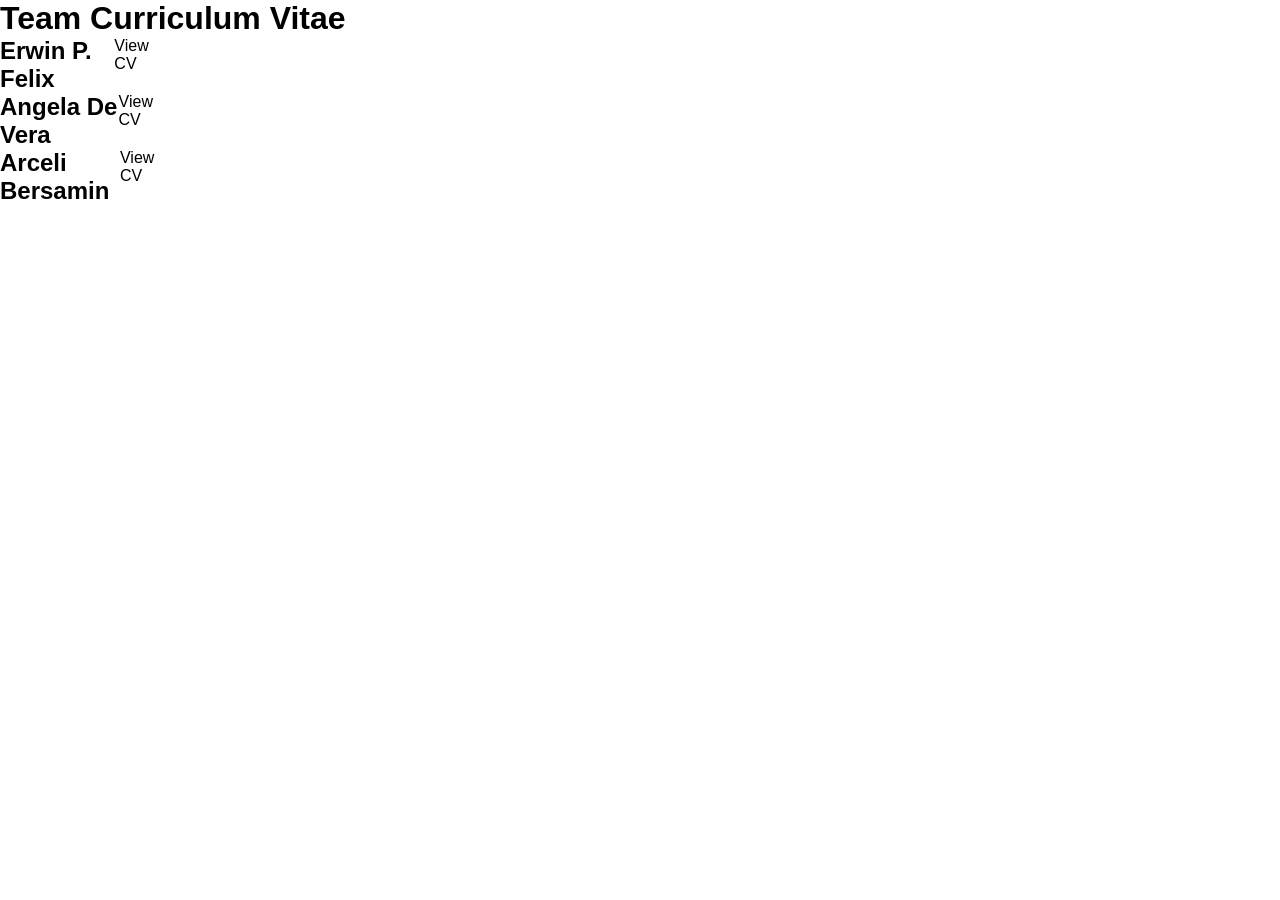
==== commit 77e7eb3b: "Update CV links and names in index.html" ====
--- a/index.html
+++ b/index.html
@@ -4,7 +4,7 @@
     <meta charset="UTF-8">
     <meta name="viewport" content="width=device-width, initial-scale=1.0">
     <title>Team CV Cards</title>
-    <!-- Make sure style.css is in the SAME folder as this index.html file -->
+    <!-- Link to external CSS stylesheet -->
     <link rel="stylesheet" href="style.css">
 </head>
 <body>
@@ -16,23 +16,23 @@
             
             <!-- Person 1 -->
             <article class="cv-card">
-                <h2>Alex Johnson</h2>
-                <!-- Replace href with actual link to Person 1's CV -->
-                <a href="https://example.com/cv/alex-johnson.pdf" target="_blank" class="cv-button">View CV</a>
+                <h2>Erwin P. Felix</h2>
+                <!-- Replace href with actual link to Erwin's CV -->
+                <a href="https://example.com/cv/erwin-felix.pdf" target="_blank" class="cv-button">View CV</a>
             </article>
 
             <!-- Person 2 -->
             <article class="cv-card">
-                <h2>Maria Santos</h2>
-                <!-- Replace href with actual link to Person 2's CV -->
-                <a href="https://example.com/cv/maria-santos.pdf" target="_blank" class="cv-button">View CV</a>
+                <h2>Angela De Vera</h2>
+                <!-- Replace href with actual link to Angela's CV -->
+                <a href="https://example.com/cv/angela-de-vera.pdf" target="_blank" class="cv-button">View CV</a>
             </article>
 
             <!-- Person 3 -->
             <article class="cv-card">
-                <h2>David Smith</h2>
-                <!-- Replace href with actual link to Person 3's CV -->
-                <a href="https://example.com/cv/david-smith.pdf" target="_blank" class="cv-button">View CV</a>
+                <h2>Arceli Bersamin</h2>
+                <!-- Replace href with actual link to Arceli's CV -->
+                <a href="https://example.com/cv/arceli-bersamin.pdf" target="_blank" class="cv-button">View CV</a>
             </article>
 
         </div>
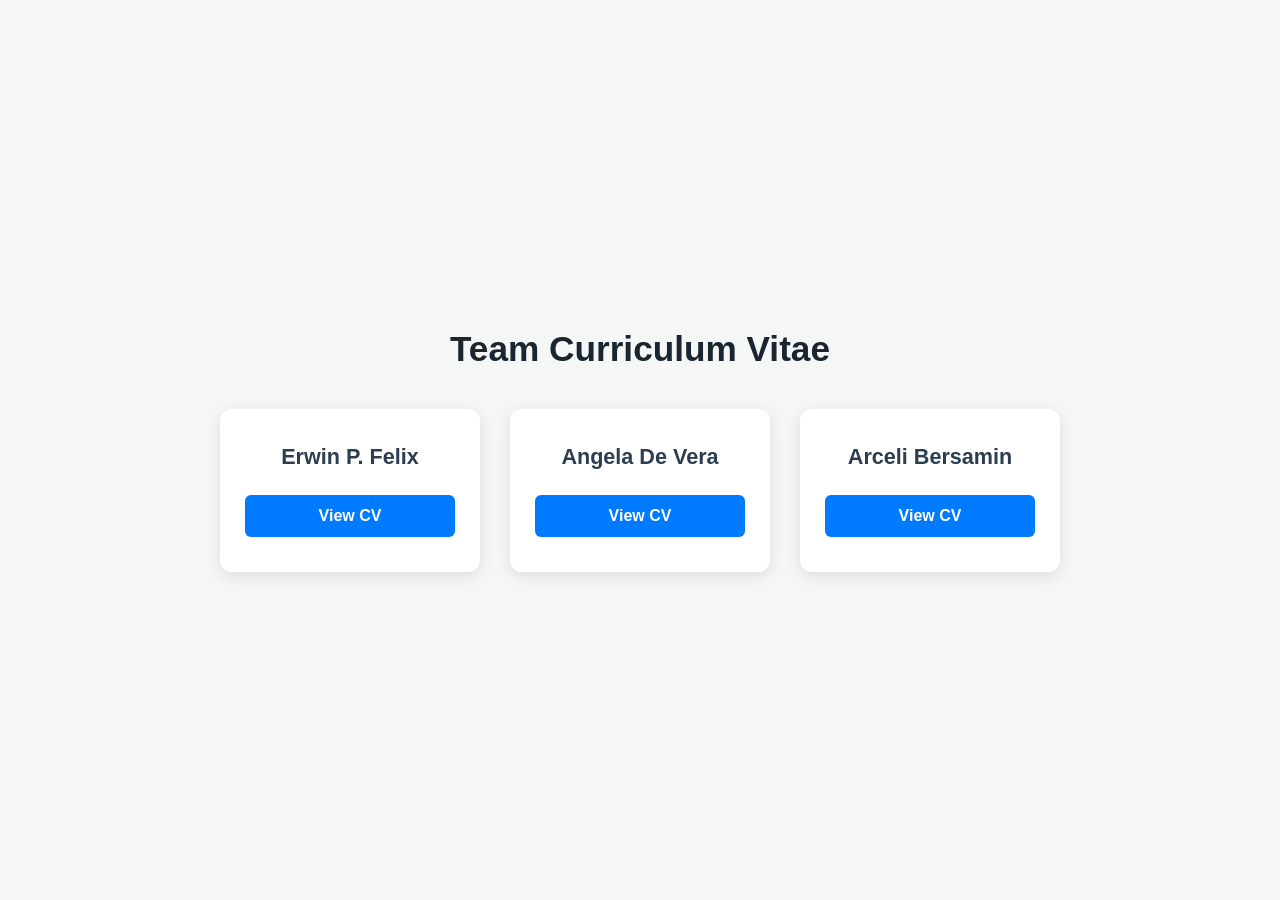
==== commit ea302197: "Update stylesheet link from style.css to styles.css" ====
--- a/index.html
+++ b/index.html
@@ -5,7 +5,7 @@
     <meta name="viewport" content="width=device-width, initial-scale=1.0">
     <title>Team CV Cards</title>
     <!-- Link to external CSS stylesheet -->
-    <link rel="stylesheet" href="style.css">
+    <link rel="stylesheet" href="styles.css">
 </head>
 <body>
 
@@ -14,25 +14,22 @@
         
         <div class="card-grid">
             
-            <!-- Person 1 -->
+            <!-- Person 1: Erwin P. Felix -->
             <article class="cv-card">
                 <h2>Erwin P. Felix</h2>
-                <!-- Replace href with actual link to Erwin's CV -->
-                <a href="https://example.com/cv/erwin-felix.pdf" target="_blank" class="cv-button">View CV</a>
+                <a href="erwin.html" class="cv-button">View CV</a>
             </article>
 
-            <!-- Person 2 -->
+            <!-- Person 2: Angela De Vera -->
             <article class="cv-card">
                 <h2>Angela De Vera</h2>
-                <!-- Replace href with actual link to Angela's CV -->
-                <a href="https://example.com/cv/angela-de-vera.pdf" target="_blank" class="cv-button">View CV</a>
+                <a href="devera.html" class="cv-button">View CV</a>
             </article>
 
-            <!-- Person 3 -->
+            <!-- Person 3: Arceli Bersamin -->
             <article class="cv-card">
                 <h2>Arceli Bersamin</h2>
-                <!-- Replace href with actual link to Arceli's CV -->
-                <a href="https://example.com/cv/arceli-bersamin.pdf" target="_blank" class="cv-button">View CV</a>
+                <a href="bersamin.html" class="cv-button">View CV</a>
             </article>
 
         </div>
--- a/styles.css
+++ b/styles.css
@@ -0,0 +1,85 @@
+/* Reset basic styles */
+* {
+    box-sizing: border-box;
+    margin: 0;
+    padding: 0;
+}
+
+body {
+    font-family: 'Segoe UI', Tahoma, Geneva, Verdana, sans-serif;
+    background-color: #f4f7f6;
+    color: #333;
+    display: flex;
+    justify-content: center;
+    align-items: center;
+    min-height: 100vh;
+    padding: 20px;
+}
+
+/* Main Container Centering */
+.container {
+    max-width: 1000px;
+    width: 100%;
+    text-align: center;
+}
+
+.page-title {
+    margin-bottom: 40px;
+    color: #1a252f;
+    font-size: 2.2rem;
+}
+
+/* Card Grid Layout */
+.card-grid {
+    display: flex;
+    flex-wrap: wrap;
+    justify-content: center;
+    gap: 30px;
+}
+
+/* Single CV Card Styling */
+.cv-card {
+    background-color: #ffffff;
+    border-radius: 12px;
+    box-shadow: 0 4px 15px rgba(0, 0, 0, 0.1);
+    padding: 35px 25px;
+    width: 260px;
+    display: flex;
+    flex-direction: column;
+    align-items: center;
+    justify-content: space-between;
+    transition: transform 0.3s ease, box-shadow 0.3s ease;
+}
+
+/* Hover effect on card */
+.cv-card:hover {
+    transform: translateY(-5px);
+    box-shadow: 0 8px 25px rgba(0, 0, 0, 0.15);
+}
+
+/* Centered Name Styling */
+.cv-card h2 {
+    font-size: 1.35rem;
+    color: #2c3e50;
+    text-align: center;
+    margin-bottom: 25px;
+    word-break: break-word;
+}
+
+/* Hyperlink / Button Style */
+.cv-button {
+    display: inline-block;
+    width: 100%;
+    padding: 12px 0;
+    background-color: #007bff;
+    color: #ffffff;
+    text-decoration: none;
+    font-weight: bold;
+    text-align: center;
+    border-radius: 6px;
+    transition: background-color 0.2s ease;
+}
+
+.cv-button:hover {
+    background-color: #0056b3;
+}
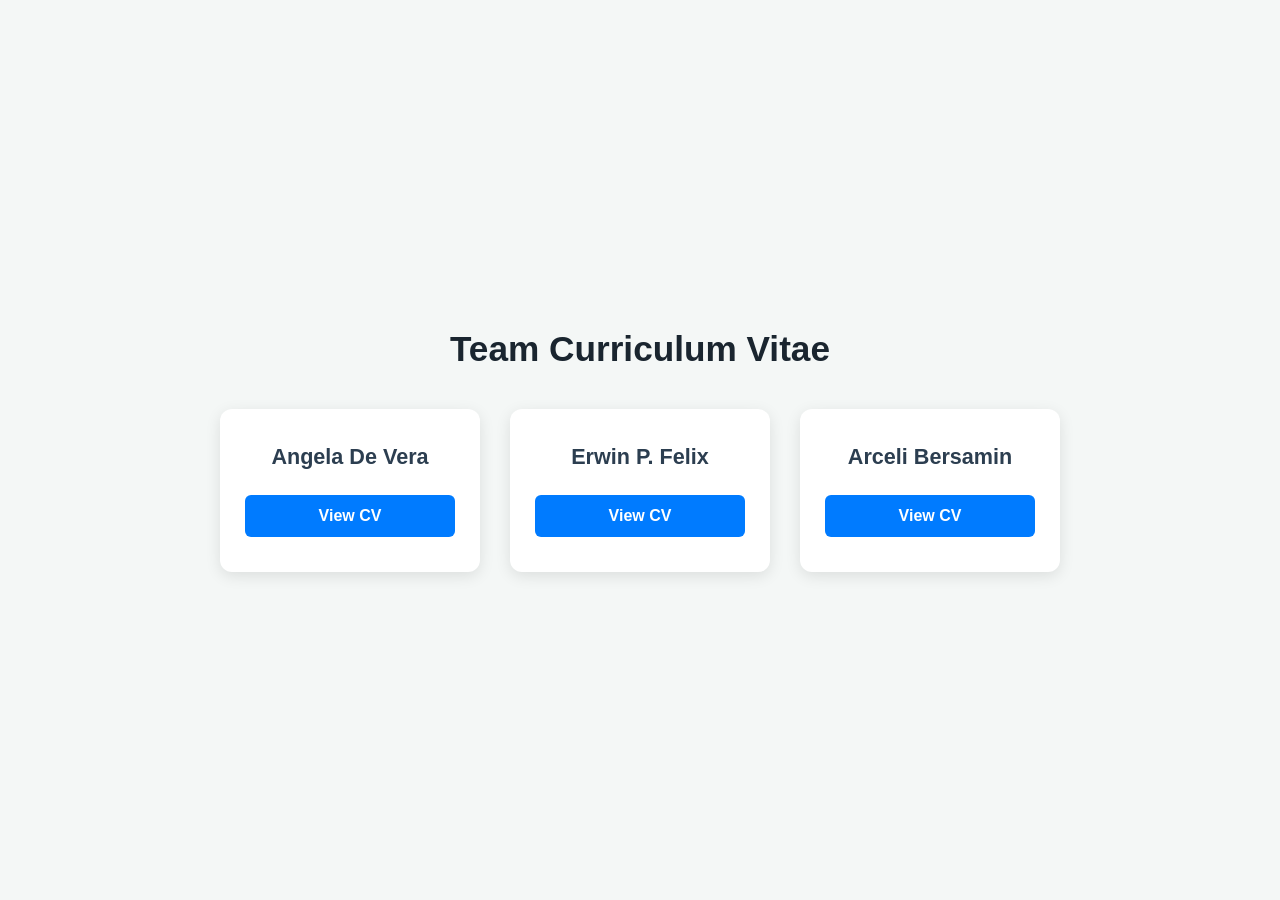
==== commit 0e86a462: "Re-add Erwin P. Felix CV card to index.html" ====
--- a/index.html
+++ b/index.html
@@ -3,8 +3,7 @@
 <head>
     <meta charset="UTF-8">
     <meta name="viewport" content="width=device-width, initial-scale=1.0">
-    <title>Team CV Cards</title>
-    <!-- Link to external CSS stylesheet -->
+    <title>Team Curriculum Vitae</title>
     <link rel="stylesheet" href="styles.css">
 </head>
 <body>
@@ -14,22 +13,20 @@
         
         <div class="card-grid">
             
-            <!-- Person 1: Erwin P. Felix -->
-            <article class="cv-card">
-                <h2>Erwin P. Felix</h2>
-                <a href="erwin.html" class="cv-button">View CV</a>
-            </article>
 
-            <!-- Person 2: Angela De Vera -->
             <article class="cv-card">
                 <h2>Angela De Vera</h2>
-                <a href="devera.html" class="cv-button">View CV</a>
+                <a href="./devera.html" class="cv-button">View CV</a>
             </article>
-
-            <!-- Person 3: Arceli Bersamin -->
+            
+             <article class="cv-card">
+                <h2>Erwin P. Felix</h2>
+                <a href="./erwin.html" class="cv-button">View CV</a>
+                </article>
+            
             <article class="cv-card">
                 <h2>Arceli Bersamin</h2>
-                <a href="bersamin.html" class="cv-button">View CV</a>
+                <a href="./bersamin.html" class="cv-button">View CV</a>
             </article>
 
         </div>
